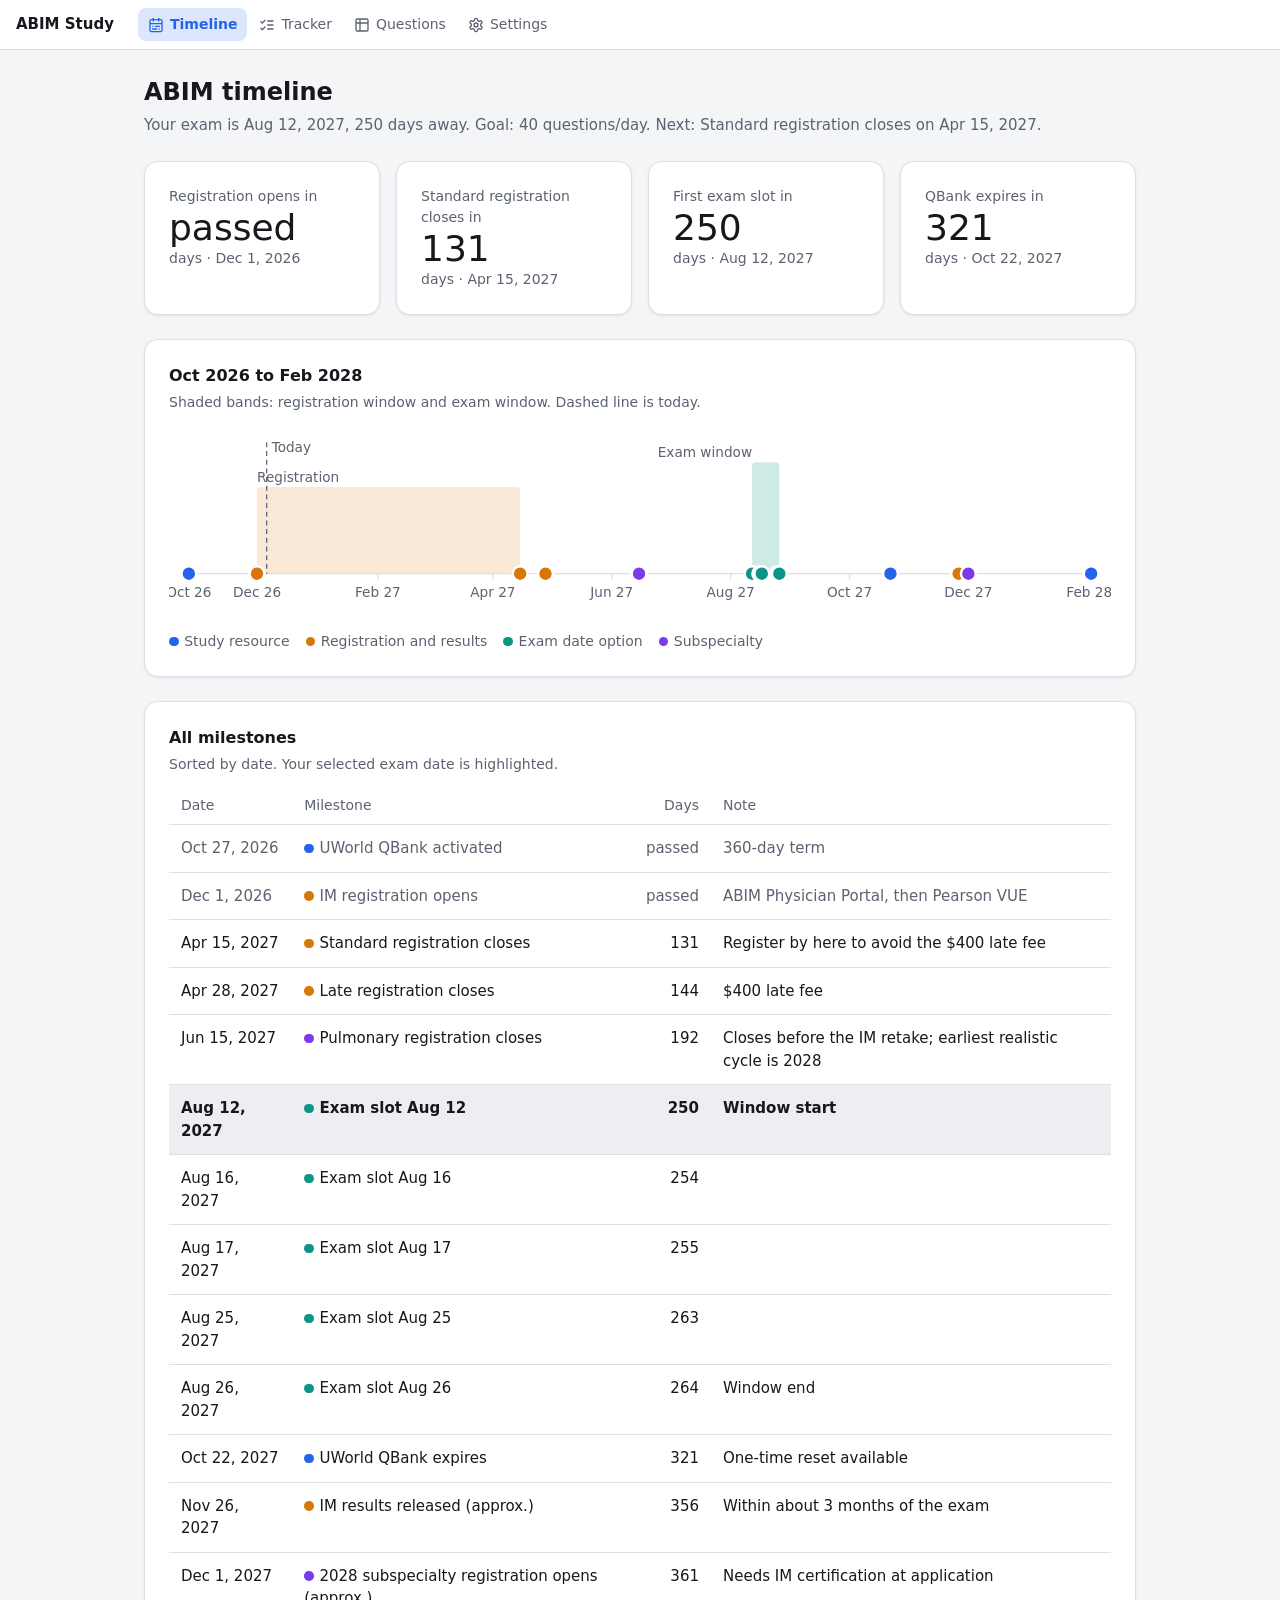
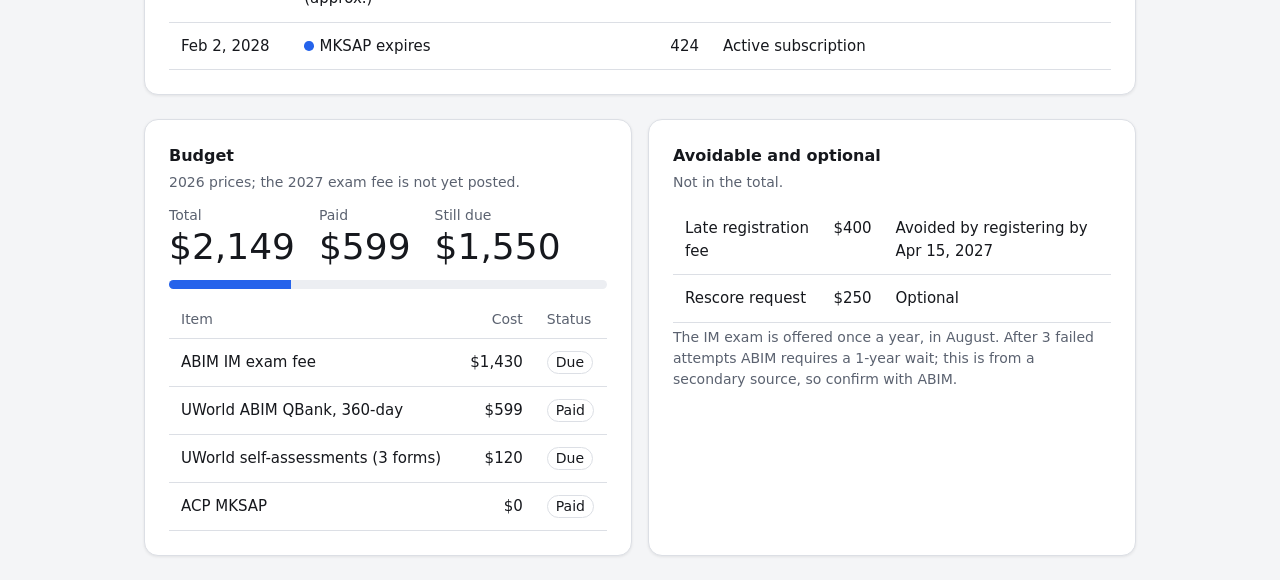
==== index.html @ d34d1465 "Publish ABIM study app (0d13fa6)" ====
<!doctype html>
<html lang="en">
  <head>
    <meta charset="UTF-8" />
    <meta name="viewport" content="width=device-width, initial-scale=1.0" />
    <title>ABIM Study</title>
    <script type="module" crossorigin src="./assets/index-CxGV0s7_.js"></script>
    <link rel="stylesheet" crossorigin href="./assets/index-CsJo_OQE.css">
  </head>
  <body>
    <div id="root"></div>
  </body>
</html>
---- assets/index-CsJo_OQE.css ----
._bar_bttud_1{position:sticky;top:0;z-index:10;display:flex;align-items:center;gap:var(--space-2) var(--space-5);flex-wrap:wrap;padding:var(--space-2) max(var(--space-4),env(safe-area-inset-right)) var(--space-2) max(var(--space-4),env(safe-area-inset-left));background:var(--surface);border-bottom:1px solid var(--border)}._brand_bttud_25{font-weight:650}._links_bttud_27{list-style:none;margin:0;padding:0;display:flex;gap:2px;overflow-x:auto}._link_bttud_27{display:inline-flex;align-items:center;gap:6px;padding:6px 10px;border-radius:var(--radius-md);font-size:var(--text-sm);color:var(--text-muted);white-space:nowrap}._link_bttud_27:hover{background:var(--surface-2);color:var(--text)}._link_bttud_27[aria-current=page]{background:var(--accent-soft);color:var(--accent);font-weight:600}@media(max-width:520px){._brand_bttud_25{display:none}._link_bttud_27{padding:6px 8px}}@media(max-width:420px){._link_bttud_27 svg{display:none}}._shell_knx2o_1{display:grid;grid-template-columns:240px minmax(0,1fr);gap:var(--space-5);width:100%;max-width:1000px;margin:0 auto;padding:var(--space-5)}._nav_knx2o_21{align-self:start;padding:var(--space-3);background:var(--surface);border:1px solid var(--border);border-radius:var(--radius-lg);box-shadow:var(--shadow)}._list_knx2o_39{list-style:none;margin:0;padding:0;display:flex;flex-direction:column;gap:2px}._link_knx2o_57{display:flex;align-items:center;gap:var(--space-2);padding:var(--space-2) var(--space-3);border-radius:var(--radius-md);font-size:var(--text-sm)}._link_knx2o_57:hover{background:var(--surface-2)}._link_knx2o_57[aria-current=page]{background:var(--accent);color:var(--accent-contrast)}._icon_knx2o_79{width:16px;height:16px;flex:none}._content_knx2o_83{display:flex;flex-direction:column;gap:var(--space-4);min-width:0}._heading_knx2o_85{margin:0;font-size:var(--text-xl);font-weight:650}@media(max-width:767px){._shell_knx2o_1{grid-template-columns:minmax(0,1fr);padding:var(--space-3)}._list_knx2o_39{flex-direction:row;overflow-x:auto}._link_knx2o_57{white-space:nowrap}}._page_hi67y_1{max-width:64rem;margin:0 auto;padding:var(--space-5) var(--space-4);display:flex;flex-direction:column;gap:var(--space-5)}._top_hi67y_3{display:flex;justify-content:space-between;align-items:flex-start;gap:var(--space-4);flex-wrap:wrap}._title_hi67y_5{margin:0;font-size:var(--text-xl)}._take_hi67y_7{margin:var(--space-1) 0 0;color:var(--text-muted)}._tiles_hi67y_9{display:grid;grid-template-columns:repeat(auto-fit,minmax(min(100%,11rem),1fr));gap:var(--space-4)}._card_hi67y_11{background:var(--surface);border:1px solid var(--border);border-radius:var(--radius-lg);box-shadow:var(--shadow);padding:var(--space-5);min-width:0}._card_hi67y_11 h2{margin:0;font-size:1rem}._note_hi67y_15{margin:var(--space-1) 0 var(--space-3);color:var(--text-muted);font-size:var(--text-sm)}._label_hi67y_17{color:var(--text-muted);font-size:var(--text-sm)}._big_hi67y_19{font-size:2.25rem;font-variant-numeric:tabular-nums;line-height:1.15}._sub_hi67y_21{color:var(--text-muted);font-size:var(--text-sm)}._chart_hi67y_23{width:100%;height:auto;display:block}._chart_hi67y_23 text{fill:var(--text-muted);font-size:11px}._legend_hi67y_27{display:flex;flex-wrap:wrap;gap:var(--space-1) var(--space-4);color:var(--text-muted);font-size:var(--text-sm);margin-top:var(--space-2)}._dot_hi67y_29{display:inline-block;width:.6rem;height:.6rem;border-radius:50%;margin-right:.35rem}._scroll_hi67y_31{overflow-x:auto}._table_hi67y_33{width:100%;border-collapse:collapse;font-variant-numeric:tabular-nums}._table_hi67y_33 th{text-align:left;color:var(--text-muted);font-size:var(--text-sm);font-weight:500;padding:var(--space-2) var(--space-3);border-bottom:1px solid var(--border);white-space:nowrap}._table_hi67y_33 td{padding:var(--row-pad) var(--space-3);border-bottom:1px solid var(--border);vertical-align:top}._table_hi67y_33 ._num_hi67y_39{text-align:right}._past_hi67y_41 td{color:var(--text-muted)}._mine_hi67y_43 td{background:var(--surface-2);font-weight:600}._two_hi67y_45{display:grid;grid-template-columns:repeat(auto-fit,minmax(min(100%,22rem),1fr));gap:var(--space-4)}._totals_hi67y_47{display:flex;gap:var(--space-5);flex-wrap:wrap}._bar_hi67y_49{height:.6rem;border-radius:999px;background:var(--surface-2);overflow:hidden;margin:var(--space-3) 0}._bar_hi67y_49 span{display:block;height:100%;background:var(--accent)}._pill_hi67y_53{display:inline-block;border:1px solid var(--border);border-radius:999px;padding:0 .5rem;font-size:var(--text-sm)}:root{--space-1: 4px;--space-2: 8px;--space-3: 12px;--space-4: 16px;--space-5: 24px;--space-6: 32px;--radius-md: 8px;--radius-lg: 14px;--text-sm: .875rem;--text-xl: 1.5rem;--accent: #2563eb;--accent-contrast: #fff;--bg: #f4f5f7;--surface: #fff;--surface-2: #eceef2;--border: #dcdfe5;--text: #16181d;--text-muted: #5b6270;--danger: #c62828;--good: #1f7a3d;--bad: #b3361f;--warn: #9a6a00;--bar: #c9d3dc;--hl: #fff0a0;--accent-soft: color-mix(in srgb, var(--accent) 16%, var(--surface));--font-mono: ui-monospace, Consolas, "Cascadia Mono", monospace;--shadow: 0 1px 3px rgb(0 0 0 / 8%);--row-pad: 12px;color-scheme:light}:root[data-accent=teal]{--accent: #0d9488}:root[data-accent=violet]{--accent: #7c3aed}:root[data-accent=rose]{--accent: #e11d48}:root[data-accent=amber]{--accent: #b45309}:root[data-density=compact]{--row-pad: 6px;--space-4: 12px;--space-5: 16px}@media(prefers-color-scheme:dark){:root:not([data-theme=light]){color-scheme:dark;--bg: #0f1115;--surface: #181b21;--surface-2: #232730;--border: #2c313b;--text: #e8eaee;--text-muted: #9aa1ae;--danger: #ef6c6c;--good: #6fcf8f;--bad: #f08a74;--warn: #e0b050;--bar: #3a4957;--hl: #5b4c10;--shadow: none}}:root[data-theme=dark]{color-scheme:dark;--bg: #0f1115;--surface: #181b21;--surface-2: #232730;--border: #2c313b;--text: #e8eaee;--text-muted: #9aa1ae;--danger: #ef6c6c;--good: #6fcf8f;--bad: #f08a74;--warn: #e0b050;--bar: #3a4957;--hl: #5b4c10;--shadow: none}*{box-sizing:border-box}body{margin:0;background:var(--bg);color:var(--text);font:15px/1.5 system-ui,-apple-system,Segoe UI,sans-serif}a{color:inherit;text-decoration:none}:focus-visible{outline:2px solid var(--accent);outline-offset:2px}
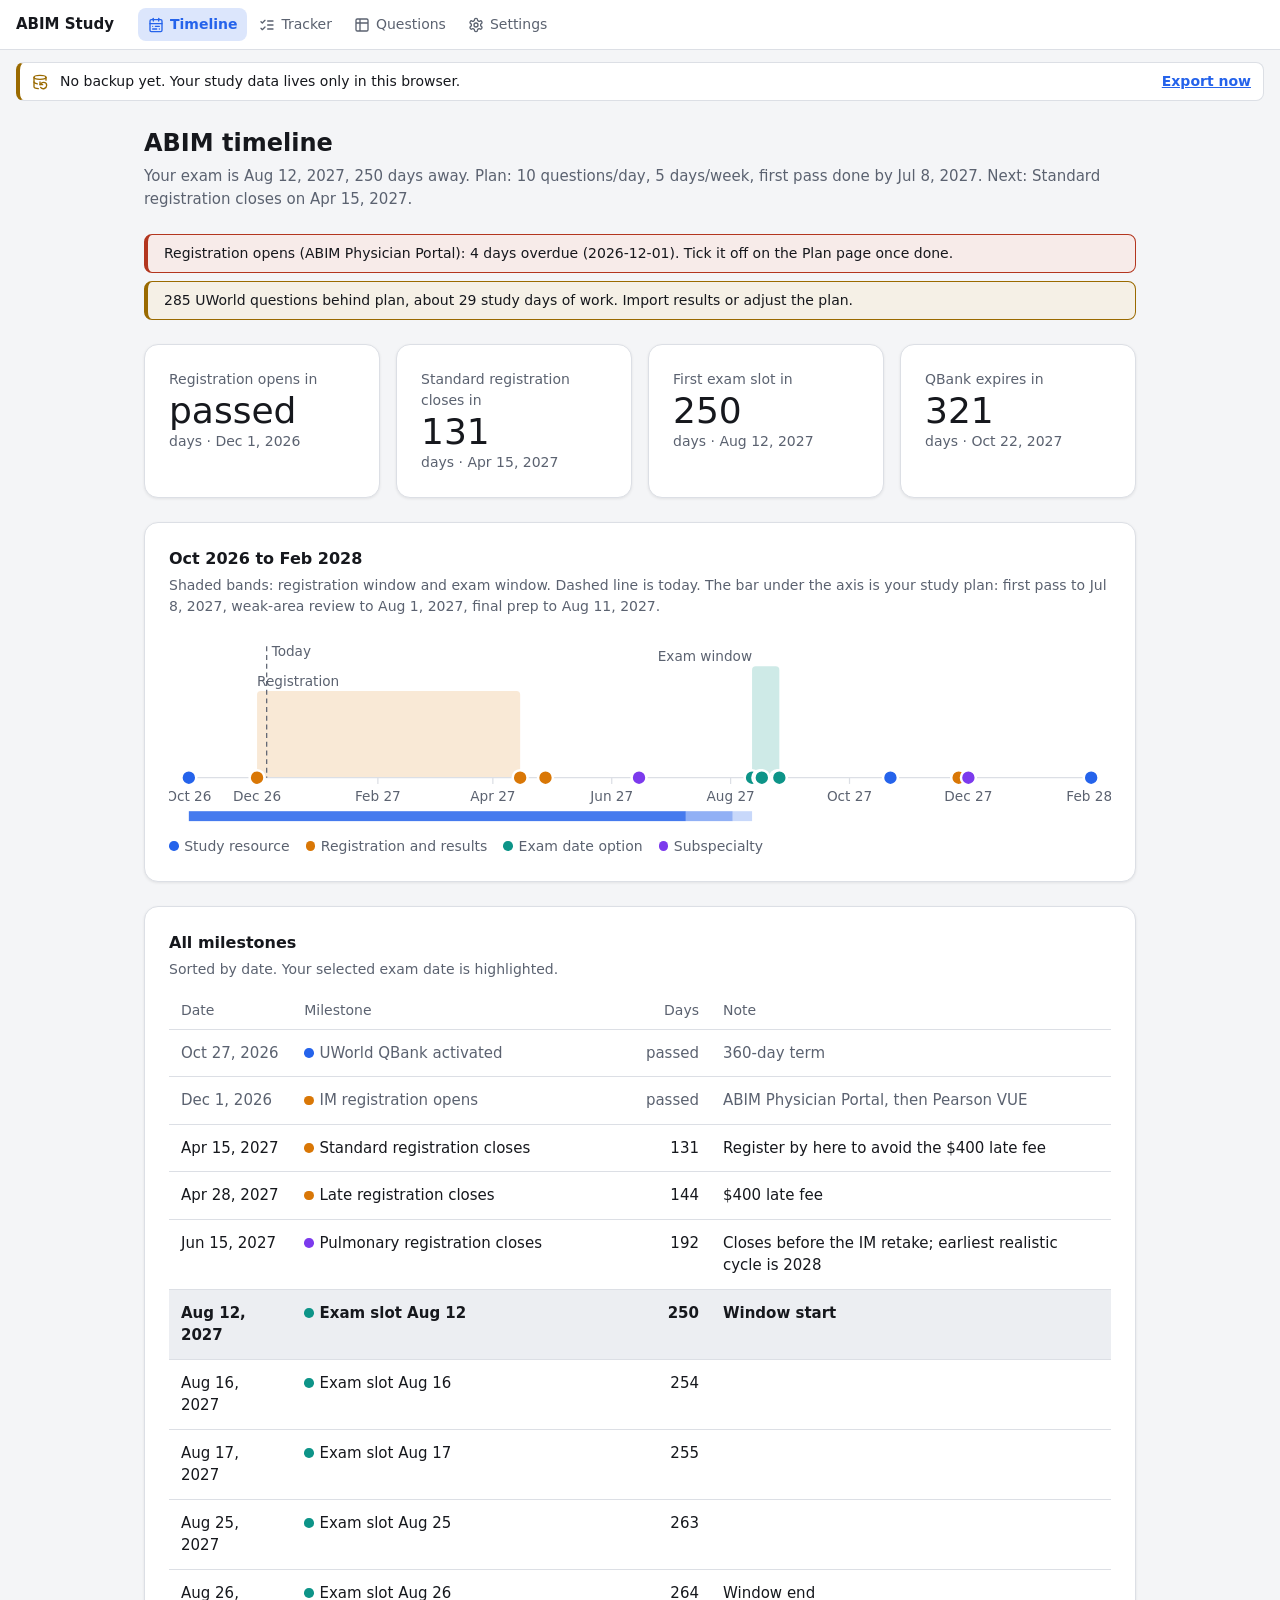
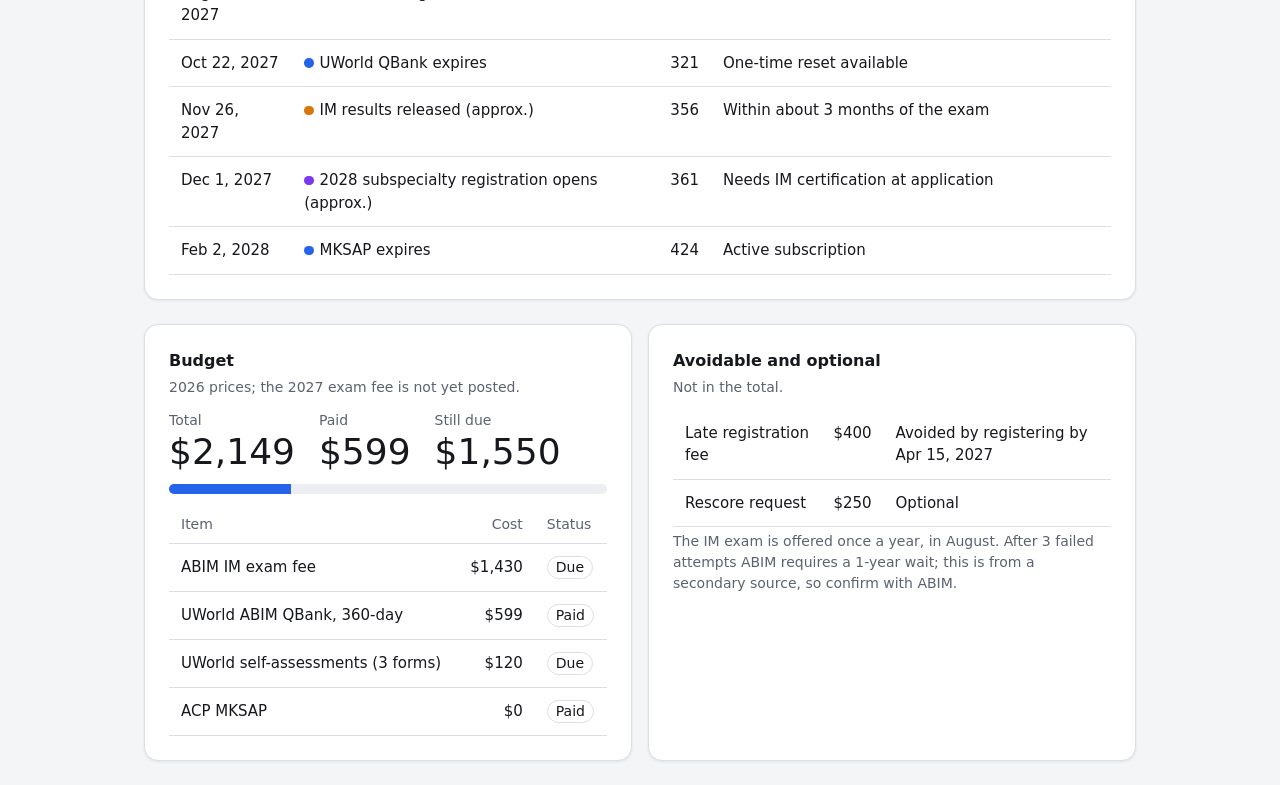
==== commit 769bda11: "Publish ABIM study app (8473b76)" ====
--- a/index.html
+++ b/index.html
@@ -4,8 +4,8 @@
     <meta charset="UTF-8" />
     <meta name="viewport" content="width=device-width, initial-scale=1.0" />
     <title>ABIM Study</title>
-    <script type="module" crossorigin src="./assets/index-CxGV0s7_.js"></script>
-    <link rel="stylesheet" crossorigin href="./assets/index-CsJo_OQE.css">
+    <script type="module" crossorigin src="./assets/index-CRhJ49wN.js"></script>
+    <link rel="stylesheet" crossorigin href="./assets/index-8gVfMlyV.css">
   </head>
   <body>
     <div id="root"></div>
--- a/assets/index-8gVfMlyV.css
+++ b/assets/index-8gVfMlyV.css
@@ -0,0 +1 @@
+._bar_11rba_1{position:sticky;top:0;z-index:10;display:flex;align-items:center;gap:var(--space-2) var(--space-5);flex-wrap:wrap;padding:var(--space-2) max(var(--space-4),env(safe-area-inset-right)) var(--space-2) max(var(--space-4),env(safe-area-inset-left));background:var(--surface);border-bottom:1px solid var(--border)}._brand_11rba_25{font-weight:650}._links_11rba_27{list-style:none;margin:0;padding:0;display:flex;gap:2px;overflow-x:auto}._link_11rba_27{display:inline-flex;align-items:center;gap:6px;padding:6px 10px;border-radius:var(--radius-md);font-size:var(--text-sm);color:var(--text-muted);white-space:nowrap}._link_11rba_27:hover{background:var(--surface-2);color:var(--text)}._link_11rba_27[aria-current=page]{background:var(--accent-soft);color:var(--accent);font-weight:600}._notices_11rba_55{display:flex;flex-direction:column;gap:var(--space-2);padding:var(--space-3) max(var(--space-4),env(safe-area-inset-right)) 0 max(var(--space-4),env(safe-area-inset-left))}._notice_11rba_55{display:flex;align-items:center;flex-wrap:wrap;gap:var(--space-2) var(--space-3);margin:0;padding:var(--space-2) var(--space-3);border:1px solid var(--border);border-left:4px solid var(--warn);border-radius:var(--radius-md);background:var(--surface);font-size:var(--text-sm)}._notice_11rba_55 svg{flex:none;color:var(--warn)}._notice_11rba_55 span{flex:1 1 16rem}._noticeError_11rba_87{border-left-color:var(--danger);background:color-mix(in srgb,var(--danger) 8%,var(--surface))}._noticeError_11rba_87 svg{color:var(--danger)}._noticeAction_11rba_91{font:inherit;font-weight:600;padding:0;border:0;background:none;color:var(--accent);text-decoration:underline;cursor:pointer}@media(max-width:520px){._brand_11rba_25{display:none}._link_11rba_27{padding:6px 8px}}@media(max-width:420px){._link_11rba_27 svg{display:none}}._shell_knx2o_1{display:grid;grid-template-columns:240px minmax(0,1fr);gap:var(--space-5);width:100%;max-width:1000px;margin:0 auto;padding:var(--space-5)}._nav_knx2o_21{align-self:start;padding:var(--space-3);background:var(--surface);border:1px solid var(--border);border-radius:var(--radius-lg);box-shadow:var(--shadow)}._list_knx2o_39{list-style:none;margin:0;padding:0;display:flex;flex-direction:column;gap:2px}._link_knx2o_57{display:flex;align-items:center;gap:var(--space-2);padding:var(--space-2) var(--space-3);border-radius:var(--radius-md);font-size:var(--text-sm)}._link_knx2o_57:hover{background:var(--surface-2)}._link_knx2o_57[aria-current=page]{background:var(--accent);color:var(--accent-contrast)}._icon_knx2o_79{width:16px;height:16px;flex:none}._content_knx2o_83{display:flex;flex-direction:column;gap:var(--space-4);min-width:0}._heading_knx2o_85{margin:0;font-size:var(--text-xl);font-weight:650}@media(max-width:767px){._shell_knx2o_1{grid-template-columns:minmax(0,1fr);padding:var(--space-3)}._list_knx2o_39{flex-direction:row;overflow-x:auto}._link_knx2o_57{white-space:nowrap}}._page_waiaj_1{max-width:64rem;margin:0 auto;padding:var(--space-5) var(--space-4);display:flex;flex-direction:column;gap:var(--space-5)}._top_waiaj_3{display:flex;justify-content:space-between;align-items:flex-start;gap:var(--space-4);flex-wrap:wrap}._title_waiaj_5{margin:0;font-size:var(--text-xl)}._take_waiaj_7{margin:var(--space-1) 0 0;color:var(--text-muted)}._tiles_waiaj_9{display:grid;grid-template-columns:repeat(auto-fit,minmax(min(100%,11rem),1fr));gap:var(--space-4)}._card_waiaj_11{background:var(--surface);border:1px solid var(--border);border-radius:var(--radius-lg);box-shadow:var(--shadow);padding:var(--space-5);min-width:0}._card_waiaj_11 h2{margin:0;font-size:1rem}._note_waiaj_15{margin:var(--space-1) 0 var(--space-3);color:var(--text-muted);font-size:var(--text-sm)}._label_waiaj_17{color:var(--text-muted);font-size:var(--text-sm)}._big_waiaj_19{font-size:2.25rem;font-variant-numeric:tabular-nums;line-height:1.15}._sub_waiaj_21{color:var(--text-muted);font-size:var(--text-sm)}._chart_waiaj_23{width:100%;height:auto;display:block}._chart_waiaj_23 text{fill:var(--text-muted);font-size:11px}._legend_waiaj_27{display:flex;flex-wrap:wrap;gap:var(--space-1) var(--space-4);color:var(--text-muted);font-size:var(--text-sm);margin-top:var(--space-2)}._dot_waiaj_29{display:inline-block;width:.6rem;height:.6rem;border-radius:50%;margin-right:.35rem}._scroll_waiaj_31{overflow-x:auto}._table_waiaj_33{width:100%;border-collapse:collapse;font-variant-numeric:tabular-nums}._table_waiaj_33 th{text-align:left;color:var(--text-muted);font-size:var(--text-sm);font-weight:500;padding:var(--space-2) var(--space-3);border-bottom:1px solid var(--border);white-space:nowrap}._table_waiaj_33 td{padding:var(--row-pad) var(--space-3);border-bottom:1px solid var(--border);vertical-align:top}._table_waiaj_33 ._num_waiaj_39{text-align:right}._past_waiaj_41 td{color:var(--text-muted)}._mine_waiaj_43 td{background:var(--surface-2);font-weight:600}._two_waiaj_45{display:grid;grid-template-columns:repeat(auto-fit,minmax(min(100%,22rem),1fr));gap:var(--space-4)}._totals_waiaj_47{display:flex;gap:var(--space-5);flex-wrap:wrap}._bar_waiaj_49{height:.6rem;border-radius:999px;background:var(--surface-2);overflow:hidden;margin:var(--space-3) 0}._bar_waiaj_49 span{display:block;height:100%;background:var(--accent)}._pill_waiaj_53{display:inline-block;border:1px solid var(--border);border-radius:999px;padding:0 .5rem;font-size:var(--text-sm)}._alerts_waiaj_55{display:flex;flex-direction:column;gap:var(--space-2)}._alert_waiaj_55{display:block;padding:var(--space-2) var(--space-4);border:1px solid var(--warn);border-left-width:4px;border-radius:var(--radius-md);background:color-mix(in srgb,var(--warn) 10%,var(--surface));color:var(--text);font-size:var(--text-sm)}._alert_waiaj_55:hover{text-decoration:underline}._alertDanger_waiaj_61{border-color:var(--bad);background:color-mix(in srgb,var(--bad) 10%,var(--surface))}:root{--space-1: 4px;--space-2: 8px;--space-3: 12px;--space-4: 16px;--space-5: 24px;--space-6: 32px;--radius-md: 8px;--radius-lg: 14px;--text-sm: .875rem;--text-xl: 1.5rem;--accent: #2563eb;--accent-contrast: #fff;--bg: #f4f5f7;--surface: #fff;--surface-2: #eceef2;--border: #dcdfe5;--text: #16181d;--text-muted: #5b6270;--danger: #c62828;--good: #1f7a3d;--bad: #b3361f;--warn: #9a6a00;--bar: #c9d3dc;--hl: #fff0a0;--accent-soft: color-mix(in srgb, var(--accent) 16%, var(--surface));--font-mono: ui-monospace, Consolas, "Cascadia Mono", monospace;--shadow: 0 1px 3px rgb(0 0 0 / 8%);--row-pad: 12px;color-scheme:light}:root[data-accent=teal]{--accent: #0d9488}:root[data-accent=violet]{--accent: #7c3aed}:root[data-accent=rose]{--accent: #e11d48}:root[data-accent=amber]{--accent: #b45309}:root[data-density=compact]{--row-pad: 6px;--space-4: 12px;--space-5: 16px}@media(prefers-color-scheme:dark){:root:not([data-theme=light]){color-scheme:dark;--bg: #0f1115;--surface: #181b21;--surface-2: #232730;--border: #2c313b;--text: #e8eaee;--text-muted: #9aa1ae;--danger: #ef6c6c;--good: #6fcf8f;--bad: #f08a74;--warn: #e0b050;--bar: #3a4957;--hl: #5b4c10;--shadow: none}}:root[data-theme=dark]{color-scheme:dark;--bg: #0f1115;--surface: #181b21;--surface-2: #232730;--border: #2c313b;--text: #e8eaee;--text-muted: #9aa1ae;--danger: #ef6c6c;--good: #6fcf8f;--bad: #f08a74;--warn: #e0b050;--bar: #3a4957;--hl: #5b4c10;--shadow: none}*{box-sizing:border-box}body{margin:0;background:var(--bg);color:var(--text);font:15px/1.5 system-ui,-apple-system,Segoe UI,sans-serif}a{color:inherit;text-decoration:none}:focus-visible{outline:2px solid var(--accent);outline-offset:2px}
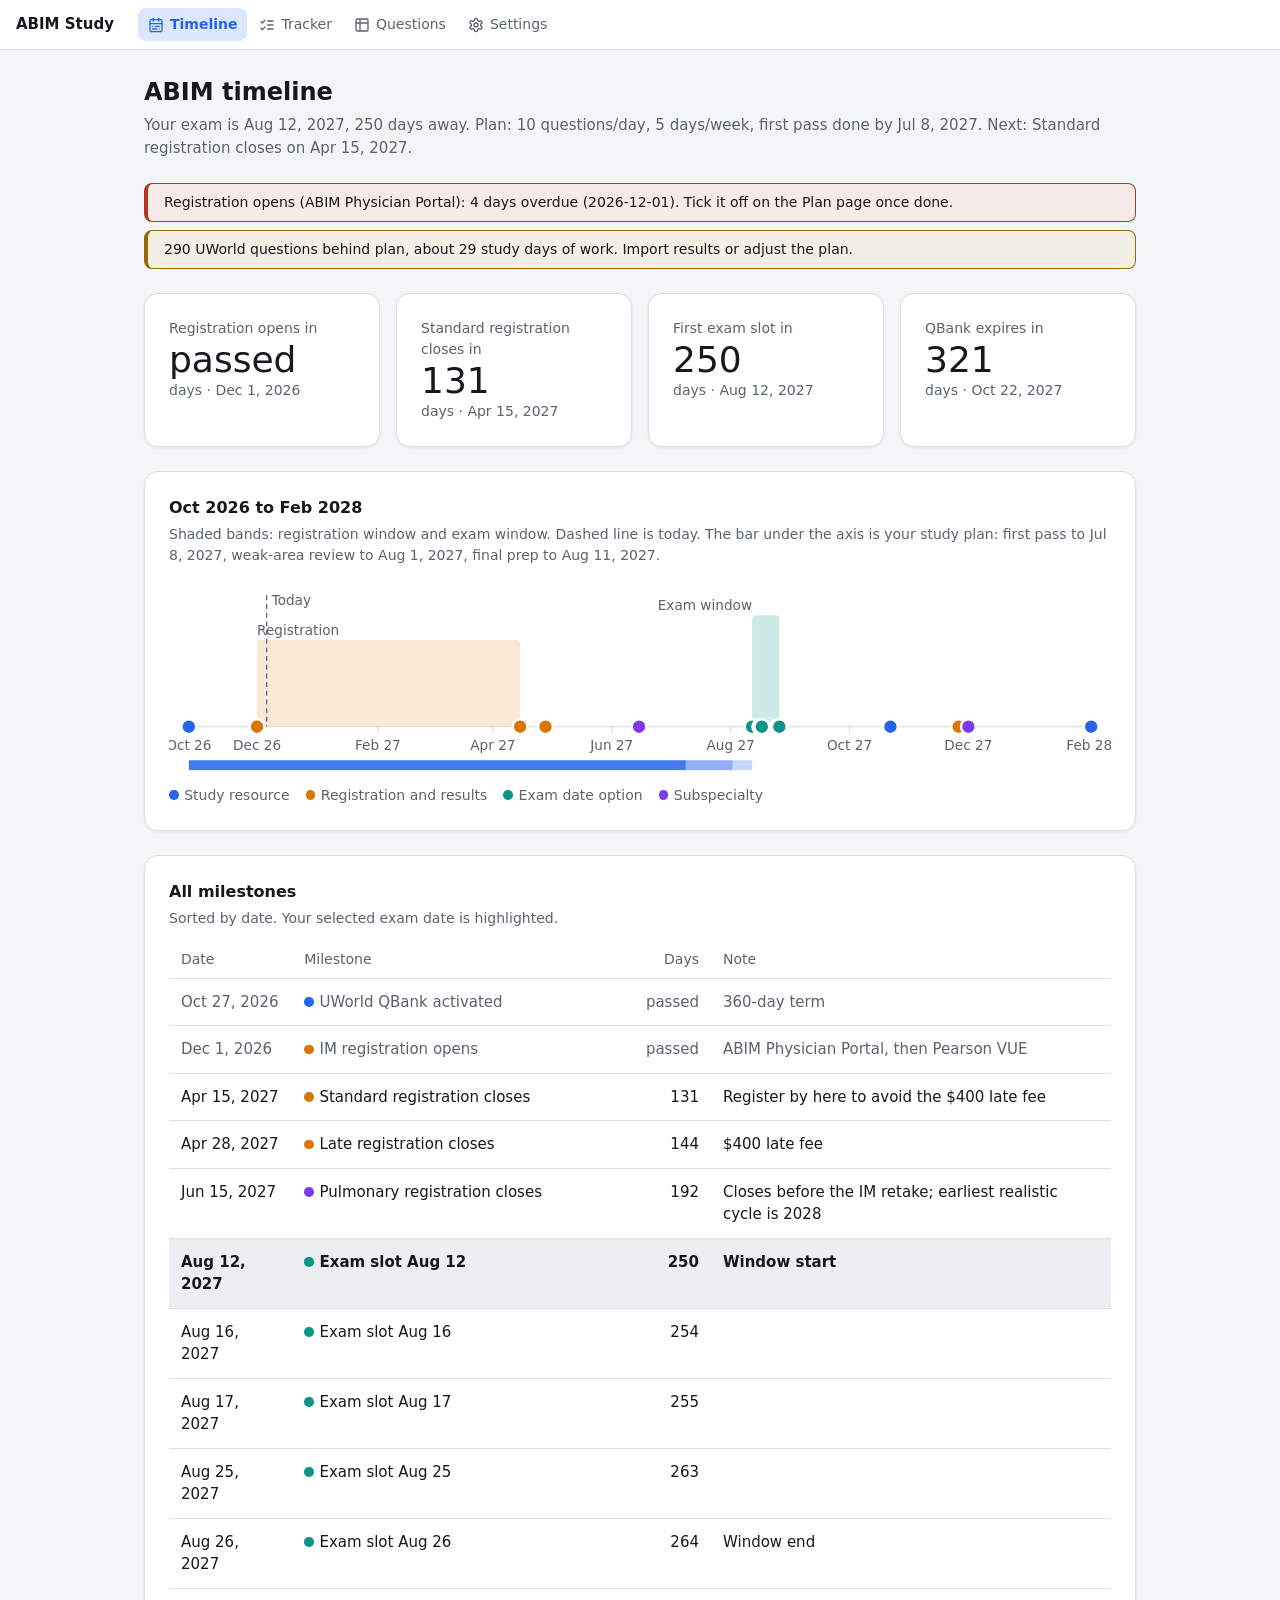
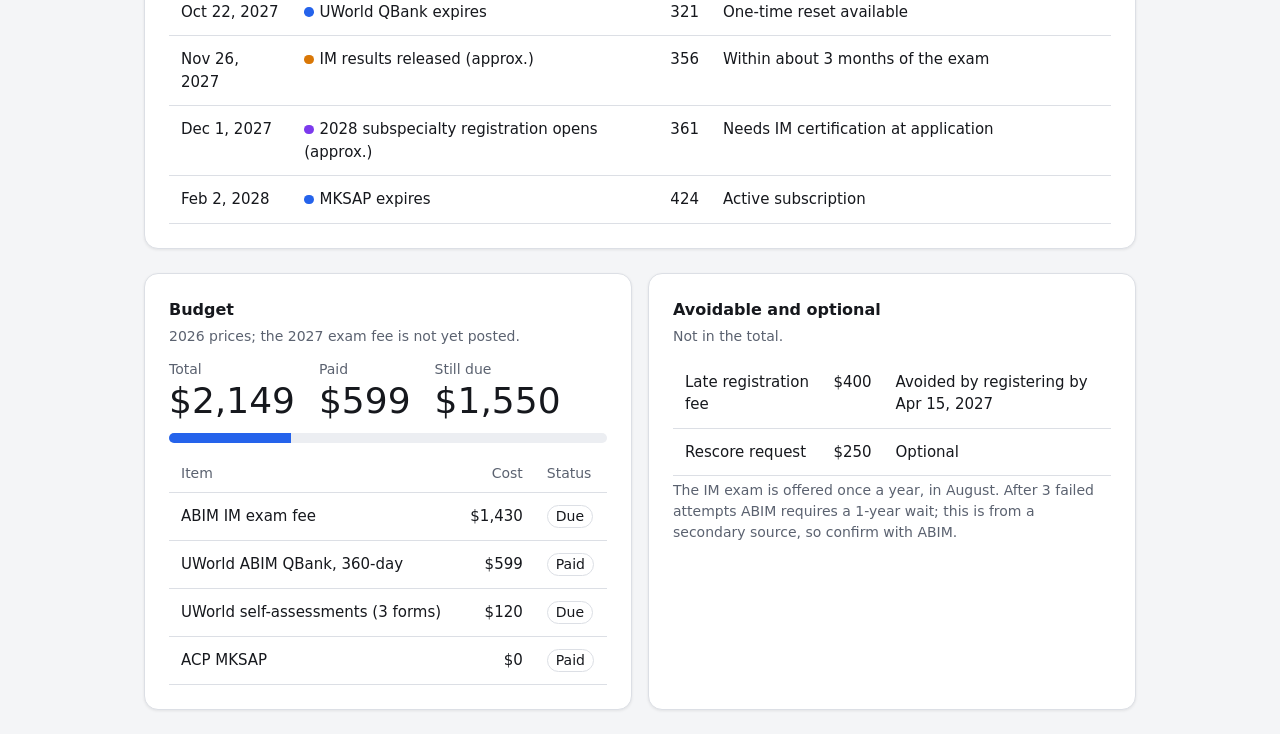
==== commit fff86064: "Publish ABIM study app (7fcf970)" ====
--- a/index.html
+++ b/index.html
@@ -4,7 +4,7 @@
     <meta charset="UTF-8" />
     <meta name="viewport" content="width=device-width, initial-scale=1.0" />
     <title>ABIM Study</title>
-    <script type="module" crossorigin src="./assets/index-CRhJ49wN.js"></script>
+    <script type="module" crossorigin src="./assets/index-CweE1piu.js"></script>
     <link rel="stylesheet" crossorigin href="./assets/index-8gVfMlyV.css">
   </head>
   <body>
